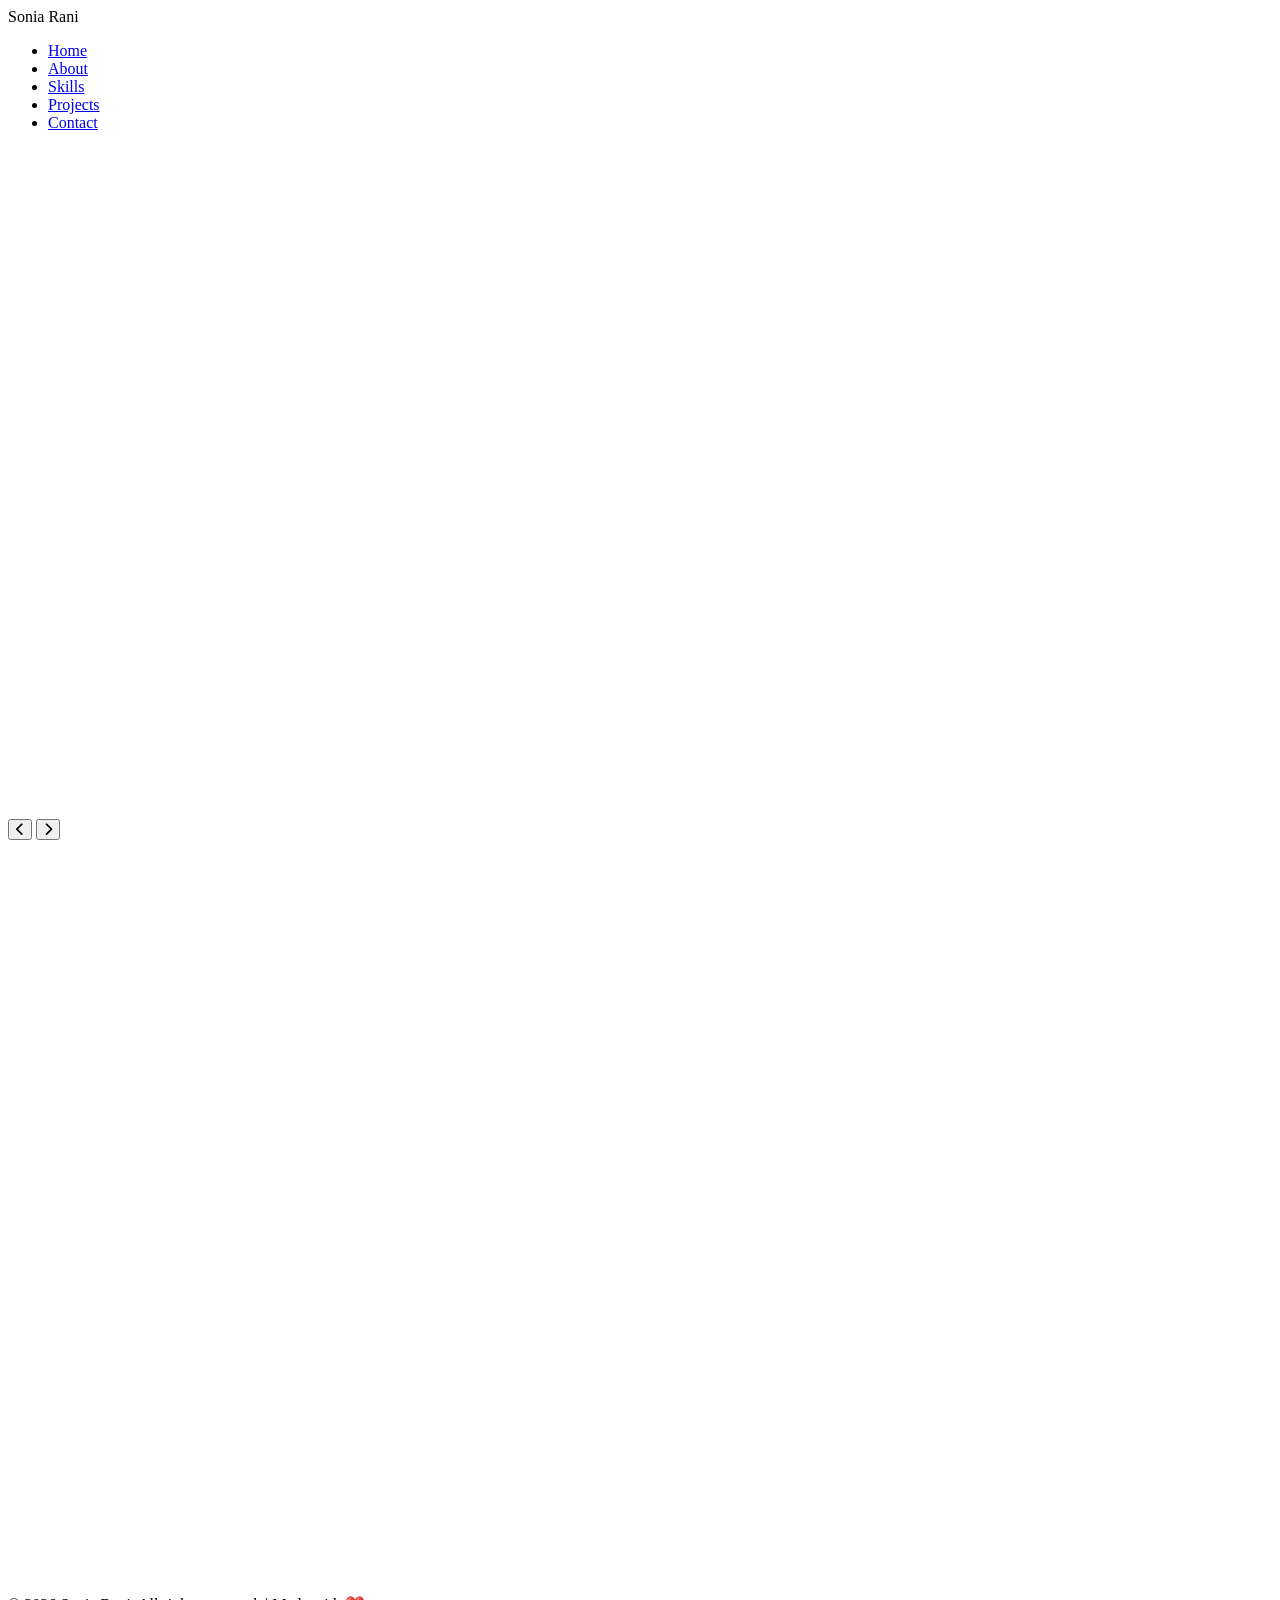
==== index.html @ 00bcdb83 "Add files via upload" ====
<!DOCTYPE html>
<html lang="en">
<head>
    <meta charset="UTF-8">
    <meta name="viewport" content="width=device-width, initial-scale=1.0">
    <title>Sonia Rani - Web Developer Portfolio</title>
    <link rel="stylesheet" href="styles.css">
    <link href="https://fonts.googleapis.com/css2?family=Poppins:wght@300;400;500;600;700&family=Playfair+Display:wght@400;700&display=swap" rel="stylesheet">
    <link href="https://cdn.jsdelivr.net/npm/aos@2.3.4/dist/aos.css" rel="stylesheet">
    <link rel="stylesheet" href="https://cdnjs.cloudflare.com/ajax/libs/font-awesome/6.4.0/css/all.min.css">
</head>
<body>
    <!-- Navbar -->
    <nav class="navbar">
        <div class="nav-container">
            <div class="nav-logo">Sonia Rani</div>
            <ul class="nav-menu">
                <li class="nav-item"><a href="#home" class="nav-link">Home</a></li>
                <li class="nav-item"><a href="#about" class="nav-link">About</a></li>
                <li class="nav-item"><a href="#skills" class="nav-link">Skills</a></li>
                <li class="nav-item"><a href="#projects" class="nav-link">Projects</a></li>
                <li class="nav-item"><a href="#contact" class="nav-link">Contact</a></li>
            </ul>
            <div class="hamburger">
                <span></span>
                <span></span>
                <span></span>
            </div>
        </div>
    </nav>

    <!-- Home Section -->
    <section id="home" class="hero">
        <div class="hero-container">
            <div class="hero-content" data-aos="fade-right">
                <h1 class="hero-title">Hi, I'm <span class="gradient-text">Sonia Rani</span></h1>
                <p class="hero-subtitle">Passionate Web Developer pursuing Diploma in Web Technology at Hartron Ambala City</p>
                <button class="cta-btn"><i class="fas fa-arrow-down"></i><a href="#projects"> View My Work</a></button>
            </div>
            <div class="hero-image" data-aos="fade-left">
                <img src="images/mee.jpeg" alt="Sonia Rani - Professional Portrait" loading="lazy">
            </div>
        </div>
    </section>

    <!-- About Section -->
    <section id="about" class="about">
        <div class="container">
            <h2 class="section-title" data-aos="fade-up" style="color: rgb(245, 160, 174);">About Me</h2>
            <div class="about-content">
                <div class="about-text" data-aos="fade-right">
                    <p>I'm a dedicated web developer with a passion for creating beautiful, functional websites. Currently pursuing Diploma in Web Technology at Hartron Ambala City. I love turning ideas into reality using modern technologies.</p>
                    <p>Let's create something amazing together!</p>
                </div>
                <div class="about-image" data-aos="fade-left">
                    <img src="images/img.jpeg" alt="Sonia Rani" loading="lazy">
                </div>
            </div>
        </div>
    </section>

    <!-- Skills Section -->
    <section id="skills" class="skills">
        <div class="container">
            <h2 class="section-title" data-aos="fade-up">Skills</h2>
            <div class="skills-container">
                <div class="skills-slider">
                    <div class="slider-wrapper">
                        <div class="skill-item" data-aos="zoom-in">
                            <i class="fab fa-html5"></i>
                            <h3>HTML5</h3>
                        </div>
                        <div class="skill-item" data-aos="zoom-in" data-aos-delay="100">
                            <i class="fab fa-css3-alt"></i>
                            <h3>CSS3</h3>
                        </div>
                        <div class="skill-item" data-aos="zoom-in" data-aos-delay="200">
                            <i class="fab fa-js-square"></i>
                            <h3>JavaScript</h3>
                        </div>
                        <div class="skill-item" data-aos="zoom-in">
                            <i class="fab fa-html5"></i>
                            <h3>HTML5</h3>
                        </div>
                        
                    </div>
                    <button class="slider-btn prev"><i class="fas fa-chevron-left"></i></button>
                    <button class="slider-btn next"><i class="fas fa-chevron-right"></i></button>
                </div>
            </div>
        </div>
    </section>

    <!-- Projects Section -->
    <section id="projects" class="projects">
        <div class="container">
            <h2 class="section-title" data-aos="fade-up" style="color: rgb(245, 160, 174);">My Projects</h2>
            <div class="projects-grid">
                <div class="project-card" data-aos="fade-up" data-aos-delay="100">
                    <img src="login img.png" alt="Login Form" loading="lazy">
                    <div class="project-content">
                        <h3>Login Form</h3>
                        <p>A login form helps users access their personal accounts securely. It protects their data and allows them to use personalized features of the website.</p>
                        <div class="project-links">
                            <a href="projects/LCM HTML Assignment 2.html" class="btn" target="_blank">View Project</a>
                        </div>
                    </div>
                </div>
                <div class="project-card" data-aos="fade-up" data-aos-delay="200">
                    <img src="hiit.png" alt="Hiit Ambala" loading="lazy" height="100px">
                    <div class="project-content">
                        <h3>Hiit Ambala - Website</h3>
                        <p>HIIT Ambala provides quality IT training to students. It helps learners gain practical skills, improve their knowledge, and build a strong career in the IT field.</p>
                        <div class="project-links">
                            <a href="projects/lms assignment.html" class="btn" target="_blank">View Project</a>
                        </div>
                    </div>
                </div>
                <div class="project-card" data-aos="fade-up" data-aos-delay="300">
                    <img src="cloths.png" alt="StyleHub - Website" loading="lazy">
                    <div class="project-content">
                        <h3>StyleHub - Website</h3>
                        <p>Modern responsive shopping platform with payment integration and admin dashboard.</p>
                        <div class="project-links">
                            <a href="projects/Projects/index-p-1.html" class="btn" target="_blank">View Project</a>
                        </div>
                    </div>
                </div>
            </div>
        </div>
    </section>

    <!-- Contact Section -->
    <section id="contact" class="contact">
        <div class="container">
            <h2 class="section-title" data-aos="fade-up">Get In Touch</h2>
            <div class="contact-content">
                <div class="contact-form" data-aos="fade-right">
                    <form id="contactForm">
                        <input type="text" placeholder="Your Name" required>
                        <input type="email" placeholder="Your Email" required>
                        <textarea placeholder="Your Message" rows="5" required></textarea>
                        <button type="submit" class="btn">Send Message</button>
                    </form>
                </div>
                <div class="contact-info" data-aos="fade-left">
                    <h3>Let's Connect</h3>
                    <p>Ready for new opportunities!</p>
                    <div class="contact-links">
                        <a href="https://wa.me/918728056780?text=Hi Sonia! I'd love to discuss a project." class="whatsapp-btn" target="_blank">
                            <i class="fab fa-whatsapp"></i> WhatsApp
                        </a>
                        <div class="social-links">
                            <a href="#"><i class="fab fa-linkedin"></i></a>
                            <a href="#"><i class="fab fa-github"></i></a>
                            <a href="#"><i class="fab fa-instagram"></i></a>
                        </div>
                    </div>
                </div>
            </div>
        </div>
    </section>

    <!-- Footer -->
    <footer class="footer">
        <div class="container">
            <p>&copy; 2026 Sonia Rani. All rights reserved. | Made with ❤️</p>
        </div>
    </footer>

    <script src="https://cdn.jsdelivr.net/npm/aos@2.3.4/dist/aos.js"></script>
    <script src="script.js"></script>
</body>
</html>
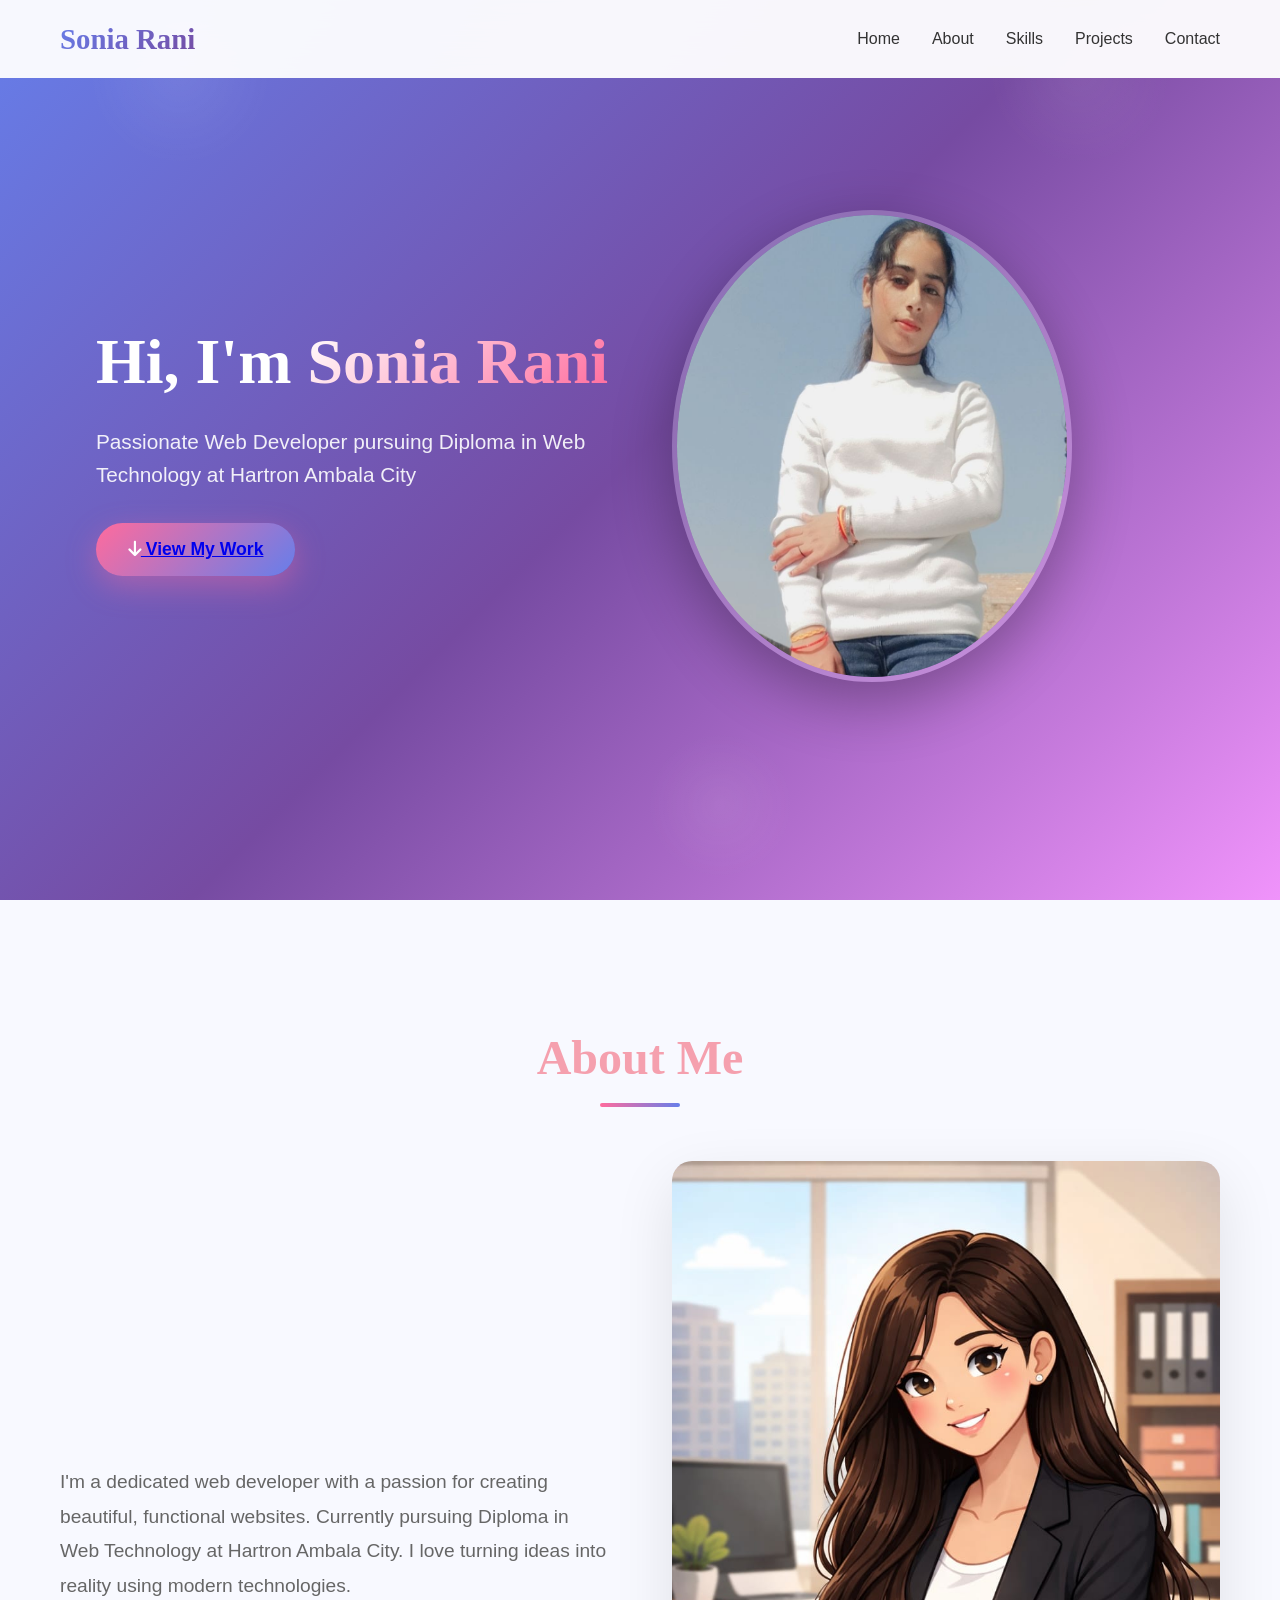
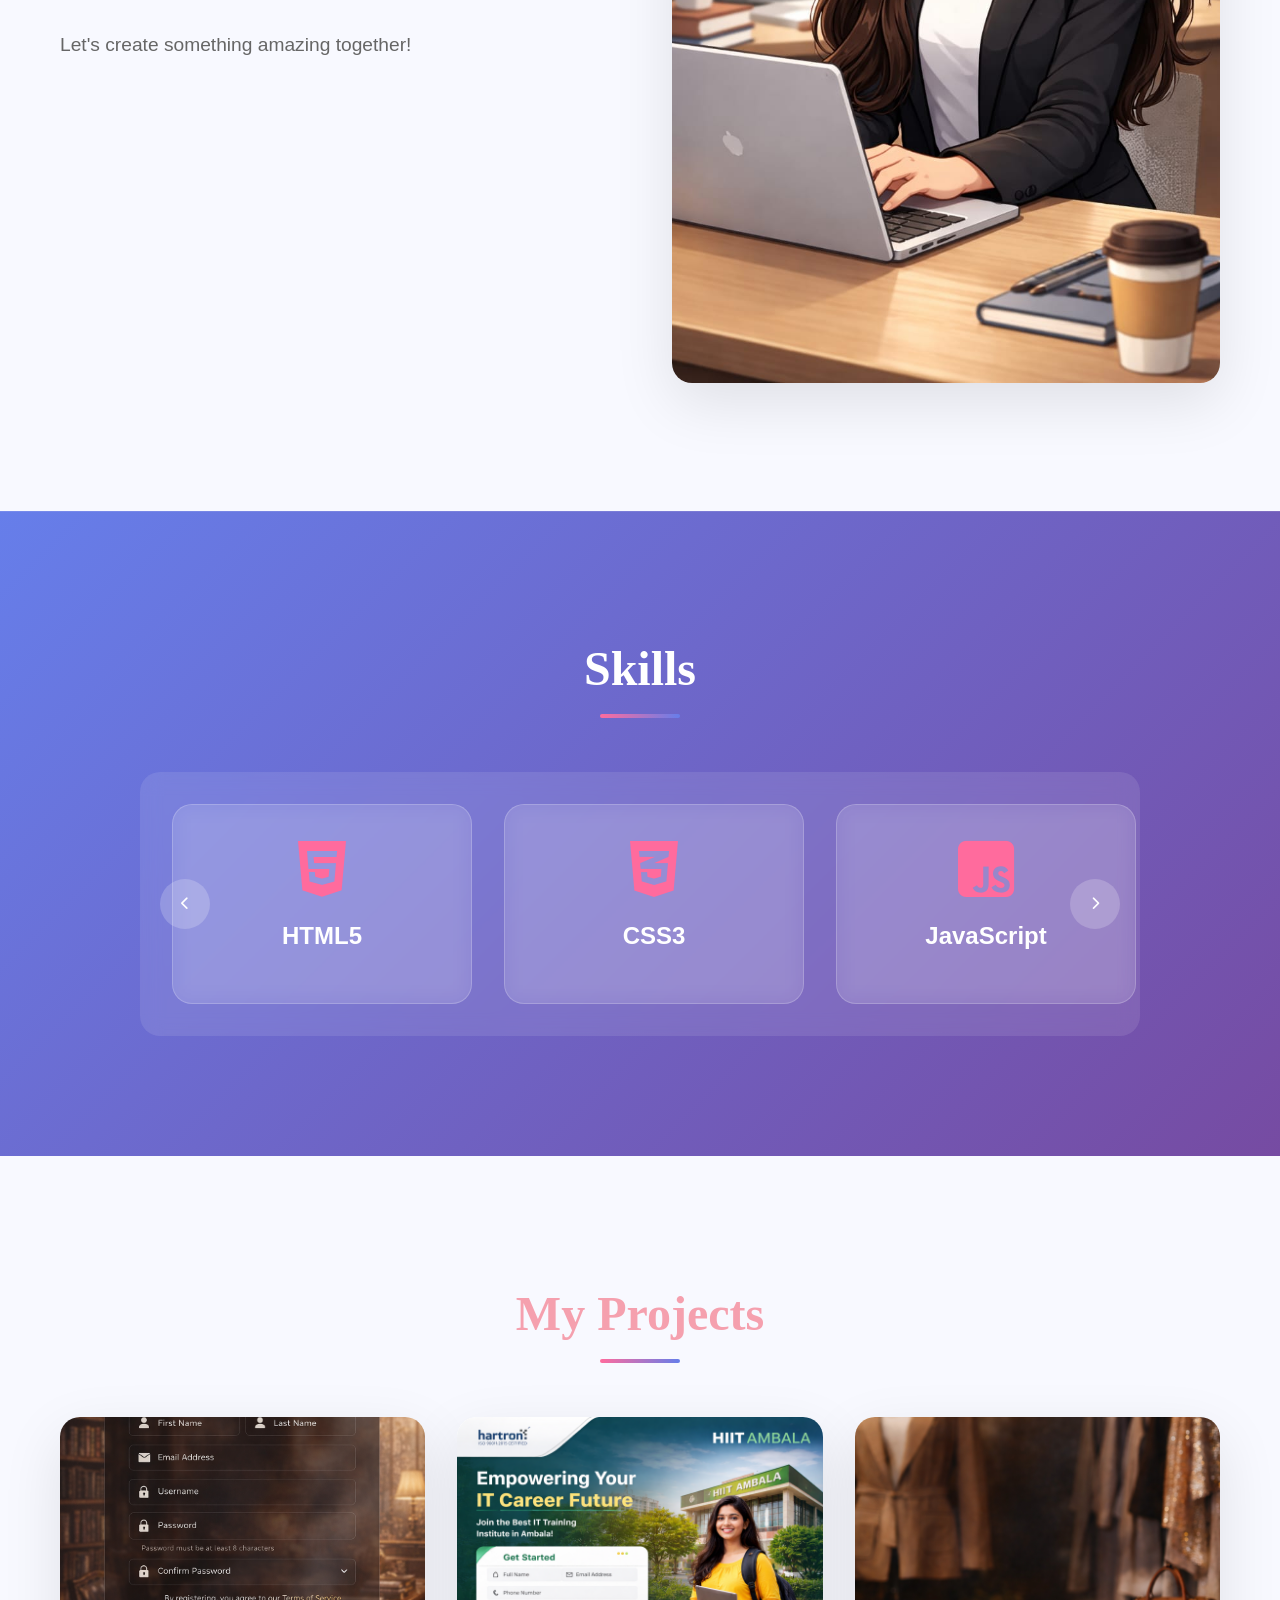
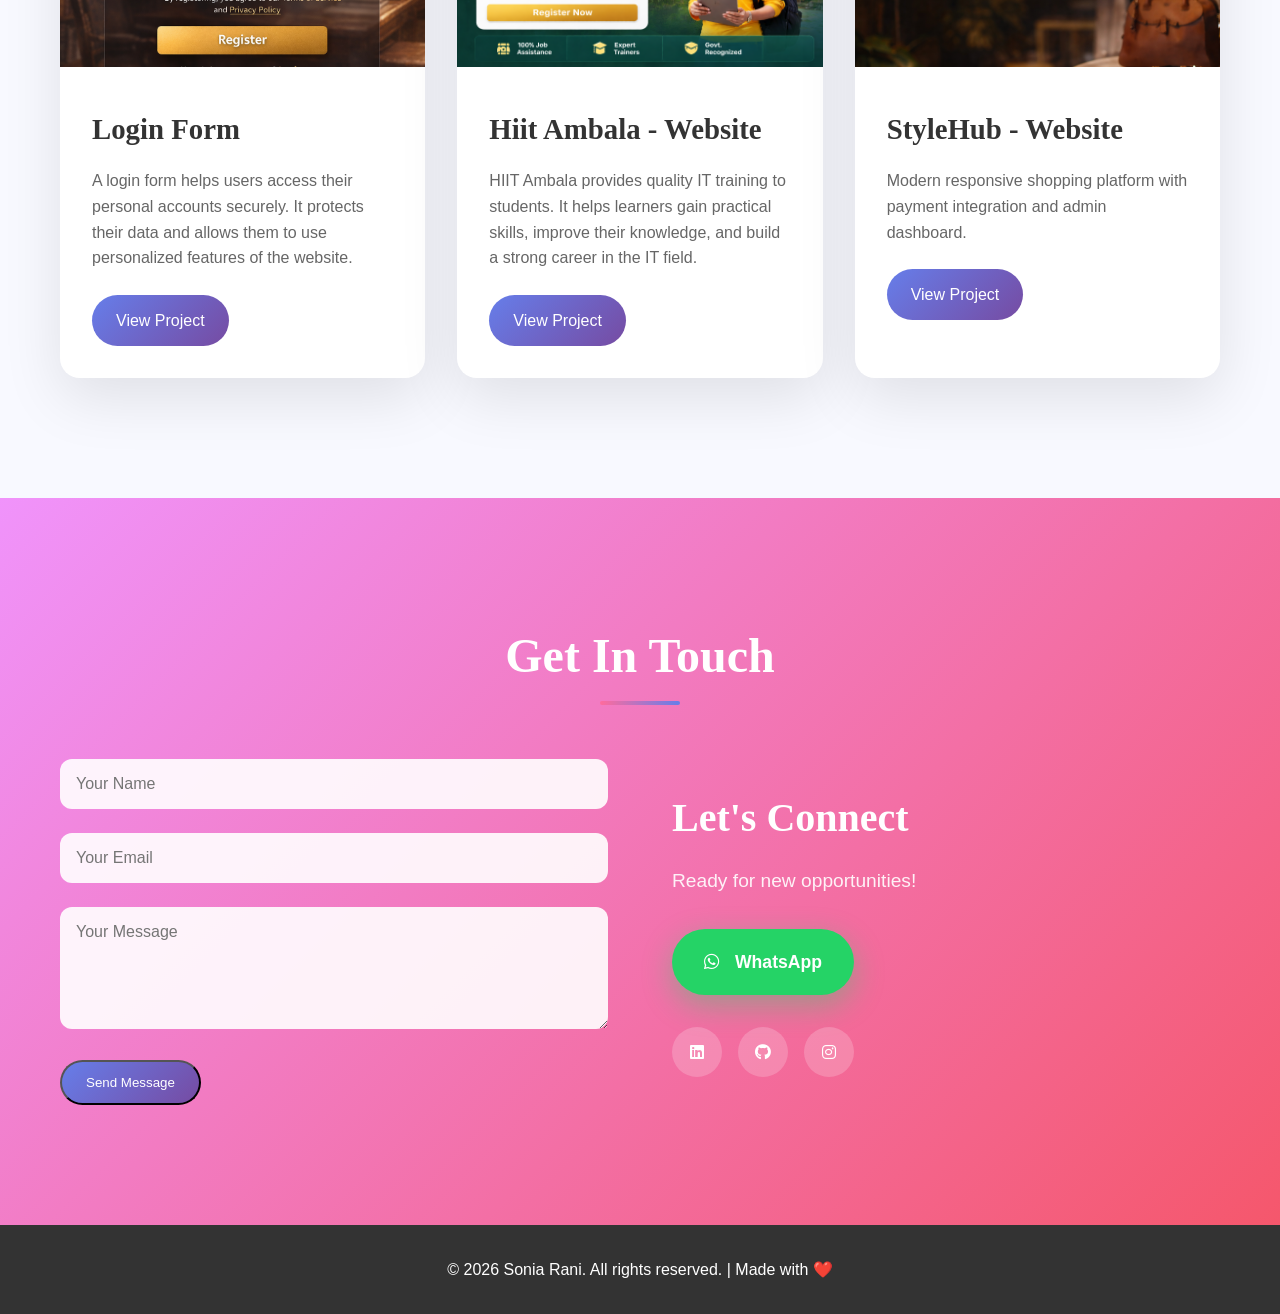
==== commit f9d9a94e: "Update index.html" ====
--- a/index.html
+++ b/index.html
@@ -38,7 +38,7 @@
                 <button class="cta-btn"><i class="fas fa-arrow-down"></i><a href="#projects"> View My Work</a></button>
             </div>
             <div class="hero-image" data-aos="fade-left">
-                <img src="images/mee.jpeg" alt="Sonia Rani - Professional Portrait" loading="lazy">
+                <img src="mee.jpeg" alt="Sonia Rani - Professional Portrait" loading="lazy">
             </div>
         </div>
     </section>
@@ -53,7 +53,7 @@
                     <p>Let's create something amazing together!</p>
                 </div>
                 <div class="about-image" data-aos="fade-left">
-                    <img src="images/img.jpeg" alt="Sonia Rani" loading="lazy">
+                    <img src="img.jpeg" alt="Sonia Rani" loading="lazy">
                 </div>
             </div>
         </div>
--- a/styles.css
+++ b/styles.css
@@ -0,0 +1,576 @@
+/* Reset & Base */
+* {
+    margin: 0;
+    padding: 0;
+    box-sizing: border-box;
+}
+
+body {
+    font-family: 'Poppins', sans-serif;
+    line-height: 1.6;
+    color: #333;
+    overflow-x: hidden;
+}
+
+.container {
+    max-width: 1200px;
+    margin: 0 auto;
+    padding: 0 20px;
+}
+
+.section-title {
+    font-family: 'Playfair Display', serif;
+    font-size: 3rem;
+    text-align: center;
+    margin-bottom: 4rem;
+    color: #fff;
+    position: relative;
+}
+
+.section-title::after {
+    content: '';
+    position: absolute;
+    bottom: -10px;
+    left: 50%;
+    transform: translateX(-50%);
+    width: 80px;
+    height: 4px;
+    background: linear-gradient(90deg, #ff6b9d, #667eea);
+    border-radius: 2px;
+}
+
+/* Navbar */
+.navbar {
+    position: fixed;
+    top: 0;
+    width: 100%;
+    background: rgba(255, 255, 255, 0.95);
+    backdrop-filter: blur(20px);
+    z-index: 1000;
+    padding: 1rem 0;
+    transition: all 0.3s ease;
+}
+
+.nav-container {
+    max-width: 1200px;
+    margin: 0 auto;
+    padding: 0 20px;
+    display: flex;
+    justify-content: space-between;
+    align-items: center;
+}
+
+.nav-logo {
+    font-family: 'Playfair Display', serif;
+    font-size: 1.8rem;
+    font-weight: 700;
+    background: linear-gradient(135deg, #667eea, #764ba2);
+    -webkit-background-clip: text;
+    -webkit-text-fill-color: transparent;
+    background-clip: text;
+}
+
+.nav-menu {
+    display: flex;
+    list-style: none;
+    gap: 2rem;
+}
+
+.nav-link {
+    text-decoration: none;
+    color: #333;
+    font-weight: 500;
+    position: relative;
+    transition: color 0.3s ease;
+}
+
+.nav-link:hover {
+    color: #ff6b9d;
+}
+
+.nav-link::after {
+    content: '';
+    position: absolute;
+    bottom: -5px;
+    left: 0;
+    width: 0;
+    height: 2px;
+    background: linear-gradient(90deg, #ff6b9d, #667eea);
+    transition: width 0.3s ease;
+}
+
+.nav-link:hover::after {
+    width: 100%;
+}
+
+.hamburger {
+    display: none;
+    flex-direction: column;
+    cursor: pointer;
+}
+
+.hamburger span {
+    width: 25px;
+    height: 3px;
+    background: #333;
+    margin: 3px 0;
+    transition: 0.3s;
+}
+
+/* Hero Section */
+.hero {
+    min-height: 100vh;
+    background: linear-gradient(135deg, #667eea 0%, #764ba2 50%, #f093fb 100%);
+    display: flex;
+    align-items: center;
+    position: relative;
+    overflow: hidden;
+}
+
+.hero::before {
+    content: '';
+    position: absolute;
+    top: 0;
+    left: 0;
+    right: 0;
+    bottom: 0;
+    background: url('data:image/svg+xml,<svg xmlns="http://www.w3.org/2000/svg" viewBox="0 0 1000 1000"><defs><radialGradient id="a" cx="50%" cy="50%"><stop offset="0%" stop-color="%23ffffff11"/><stop offset="100%" stop-color="%23ffffff00"/></radialGradient></defs><circle cx="200" cy="200" r="100" fill="url(%23a)"><animate attributeName="cy" values="200;0;200" dur="8s" repeatCount="indefinite"/></circle><circle cx="800" cy="800" r="80" fill="url(%23a)"><animate attributeName="cy" values="800;1000;800" dur="10s" repeatCount="indefinite"/></circle></svg>');
+    animation: float 20s infinite linear;
+}
+
+@keyframes float {
+    0%, 100% { transform: translateY(0); }
+    50% { transform: translateY(-20px); }
+}
+
+.hero-container {
+    max-width: 1200px;
+    margin: 0 auto;
+    padding: 0 20px;
+    display: grid;
+    grid-template-columns: 1fr 1fr;
+    gap: 4rem;
+    align-items: center;
+}
+
+.hero-title {
+    font-family: 'Playfair Display', serif;
+    font-size: 4rem;
+    font-weight: 700;
+    color: #fff;
+    margin-bottom: 1.5rem;
+    line-height: 1.2;
+}
+
+.gradient-text {
+    background: linear-gradient(135deg, #fff, #ff6b9d);
+    -webkit-background-clip: text;
+    -webkit-text-fill-color: transparent;
+    background-clip: text;
+}
+
+.hero-subtitle {
+    font-size: 1.3rem;
+    color: rgba(255, 255, 255, 0.9);
+    margin-bottom: 2rem;
+    max-width: 500px;
+}
+
+.cta-btn {
+    background: linear-gradient(135deg, #ff6b9d, #667eea);
+    color: white;
+    border: none;
+    padding: 1rem 2rem;
+    font-size: 1.1rem;
+    font-weight: 600;
+    border-radius: 50px;
+    cursor: pointer;
+    transition: all 0.3s ease;
+    box-shadow: 0 10px 30px rgba(255, 107, 157, 0.4);
+}
+
+.cta-btn:hover {
+    transform: translateY(-3px);
+    box-shadow: 0 15px 40px rgba(255, 107, 157, 0.6);
+}
+
+.hero-image img {
+    width: 100%;
+    max-width: 400px;
+    border-radius: 50%;
+    box-shadow: 0 20px 60px rgba(0, 0, 0, 0.3);
+    border: 5px solid rgba(255, 255, 255, 0.2);
+}
+
+/* About */
+.about {
+    padding: 120px 0;
+    background: #f8f9ff;
+}
+
+.about-content {
+    display: grid;
+    grid-template-columns: 1fr 1fr;
+    gap: 4rem;
+    align-items: center;
+}
+
+.about-text p {
+    font-size: 1.2rem;
+    color: #666;
+    margin-bottom: 1.5rem;
+    line-height: 1.8;
+}
+
+.about-image img {
+    width: 100%;
+    border-radius: 20px;
+    box-shadow: 0 20px 60px rgba(0, 0, 0, 0.1);
+}
+
+/* Skills */
+.skills {
+    padding: 120px 0;
+    background: linear-gradient(135deg, #667eea 0%, #764ba2 100%);
+    position: relative;
+}
+
+.skills::before {
+    content: '';
+    position: absolute;
+    top: 0;
+    left: 0;
+    right: 0;
+    height: 1px;
+    background: rgba(255, 255, 255, 0.1);
+}
+
+.skills-container {
+    max-width: 1000px;
+    margin: 0 auto;
+}
+
+.skills-slider {
+    position: relative;
+    overflow: hidden;
+    border-radius: 20px;
+    background: rgba(255, 255, 255, 0.1);
+    backdrop-filter: blur(10px);
+    padding: 2rem;
+}
+
+.slider-wrapper {
+    display: flex;
+    transition: transform 0.5s cubic-bezier(0.25, 0.46, 0.45, 0.94);
+    gap: 2rem;
+}
+
+.skill-item {
+    min-width: 300px;
+    text-align: center;
+    color: white;
+    padding: 2rem;
+    background: rgba(255, 255, 255, 0.1);
+    border-radius: 20px;
+    backdrop-filter: blur(10px);
+    border: 1px solid rgba(255, 255, 255, 0.2);
+}
+
+.skill-item i {
+    font-size: 4rem;
+    color: #ff6b9d;
+    margin-bottom: 1rem;
+}
+
+.skill-item h3 {
+    font-size: 1.5rem;
+    margin-bottom: 1rem;
+    font-weight: 600;
+}
+
+.skill-bar {
+    height: 8px;
+    background: rgba(255, 255, 255, 0.2);
+    border-radius: 4px;
+    overflow: hidden;
+}
+
+.skill-progress {
+    height: 100%;
+    background: linear-gradient(90deg, #ff6b9d, #667eea);
+    border-radius: 4px;
+    transition: width 2s ease;
+    animation: grow 2s ease forwards;
+}
+
+@keyframes grow {
+    from { width: 0; }
+}
+
+.slider-btn {
+    position: absolute;
+    top: 50%;
+    transform: translateY(-50%);
+    background: rgba(255, 255, 255, 0.2);
+    border: none;
+    color: white;
+    width: 50px;
+    height: 50px;
+    border-radius: 50%;
+    cursor: pointer;
+    transition: all 0.3s ease;
+}
+
+.slider-btn:hover {
+    background: #ff6b9d;
+    transform: translateY(-50%) scale(1.1);
+}
+
+.prev { left: 20px; }
+.next { right: 20px; }
+
+/* Projects */
+.projects {
+    padding: 120px 0;
+    background: #f8f9ff;
+}
+
+.projects-grid {
+    display: grid;
+    grid-template-columns: repeat(auto-fit, minmax(350px, 1fr));
+    gap: 2rem;
+}
+
+.project-card {
+    background: white;
+    border-radius: 20px;
+    overflow: hidden;
+    box-shadow: 0 20px 60px rgba(0, 0, 0, 0.1);
+    transition: all 0.4s cubic-bezier(0.175, 0.885, 0.32, 1.275);
+    position: relative;
+}
+
+.project-card:hover {
+    transform: translateY(-15px) rotateX(5deg);
+    box-shadow: 0 40px 100px rgba(0, 0, 0, 0.2);
+}
+
+.project-card img {
+    width: 100%;
+    height: 250px;
+    object-fit: cover;
+    transition: transform 0.4s ease;
+}
+
+.project-card:hover img {
+    transform: scale(1.1);
+}
+
+.project-content {
+    padding: 2rem;
+}
+
+.project-content h3 {
+    font-family: 'Playfair Display', serif;
+    font-size: 1.8rem;
+    margin-bottom: 1rem;
+    color: #333;
+}
+
+.project-content p {
+    color: #666;
+    margin-bottom: 1.5rem;
+}
+
+.btn {
+    display: inline-block;
+    background: linear-gradient(135deg, #667eea, #764ba2);
+    color: white;
+    padding: 0.8rem 1.5rem;
+    text-decoration: none;
+    border-radius: 50px;
+    font-weight: 500;
+    transition: all 0.3s ease;
+}
+
+.btn:hover {
+    transform: translateY(-2px);
+    box-shadow: 0 10px 30px rgba(102, 126, 234, 0.4);
+}
+
+/* Contact */
+.contact {
+    padding: 120px 0;
+    background: linear-gradient(135deg, #f093fb 0%, #f5576c 100%);
+}
+
+.contact-content {
+    display: grid;
+    grid-template-columns: 1fr 1fr;
+    gap: 4rem;
+    align-items: center;
+}
+
+.contact-form input,
+.contact-form textarea {
+    width: 100%;
+    padding: 1rem;
+    margin-bottom: 1.5rem;
+    border: none;
+    border-radius: 12px;
+    background: rgba(255, 255, 255, 0.9);
+    font-family: inherit;
+    font-size: 1rem;
+    transition: all 0.3s ease;
+}
+
+.contact-form input:focus,
+.contact-form textarea:focus {
+    outline: none;
+    background: white;
+    box-shadow: 0 0 0 3px rgba(255, 255, 255, 0.5);
+    transform: scale(1.02);
+}
+
+.contact-info h3 {
+    font-family: 'Playfair Display', serif;
+    font-size: 2.5rem;
+    color: white;
+    margin-bottom: 1rem;
+}
+
+.contact-info p {
+    color: rgba(255, 255, 255, 0.9);
+    font-size: 1.2rem;
+    margin-bottom: 2rem;
+}
+
+.whatsapp-btn {
+    display: inline-flex;
+    align-items: center;
+    gap: 1rem;
+    background: #25D366;
+    color: white;
+    padding: 1.2rem 2rem;
+    text-decoration: none;
+    border-radius: 50px;
+    font-weight: 600;
+    font-size: 1.1rem;
+    margin-bottom: 2rem;
+    transition: all 0.3s ease;
+    box-shadow: 0 10px 30px rgba(37, 211, 102, 0.4);
+}
+
+.whatsapp-btn:hover {
+    transform: translateY(-3px);
+    box-shadow: 0 15px 40px rgba(37, 211, 102, 0.6);
+}
+
+.social-links {
+    display: flex;
+    gap: 1rem;
+}
+
+.social-links a {
+    width: 50px;
+    height: 50px;
+    background: rgba(255, 255, 255, 0.2);
+    border-radius: 50%;
+    display: flex;
+    align-items: center;
+    justify-content: center;
+    color: white;
+    text-decoration: none;
+    transition: all 0.3s ease;
+}
+
+.social-links a:hover {
+    background: white;
+    color: #764ba2;
+    transform: translateY(-5px);
+}
+
+/* Footer */
+.footer {
+    background: #333;
+    color: white;
+    text-align: center;
+    padding: 2rem 0;
+}
+
+/* Responsive */
+@media (max-width: 768px) {
+    .hamburger {
+        display: flex;
+    }
+
+    .nav-menu {
+        position: fixed;
+        left: -100%;
+        top: 70px;
+        flex-direction: column;
+        background: white;
+        width: 100%;
+        text-align: center;
+        transition: 0.3s;
+        box-shadow: 0 10px 27px rgba(0, 0, 0, 0.05);
+        padding: 2rem 0;
+    }
+
+    .nav-menu.active {
+        left: 0;
+    }
+
+    .hero-container {
+        grid-template-columns: 1fr;
+        text-align: center;
+        gap: 2rem;
+    }
+
+    .hero-title {
+        font-size: 2.5rem;
+    }
+
+    .about-content,
+    .contact-content {
+        grid-template-columns: 1fr;
+        gap: 2rem;
+    }
+
+    .skills-slider {
+        padding: 1rem;
+    }
+
+    .skill-item {
+        min-width: 250px;
+    }
+
+    .slider-wrapper {
+        gap: 1rem;
+    }
+
+    .section-title {
+        font-size: 2.5rem;
+    }
+}
+
+@media (max-width: 480px) {
+    .hero-title {
+        font-size: 2rem;
+    }
+
+    .projects-grid {
+        grid-template-columns: 1fr;
+    }
+}
+
+/* Scroll Animations */
+.navbar.scrolled {
+    background: rgba(255, 255, 255, 0.98);
+    box-shadow: 0 5px 20px rgba(0, 0, 0, 0.1);
+}
+
+/* Smooth scroll */
+html {
+    scroll-behavior: smooth;
+}
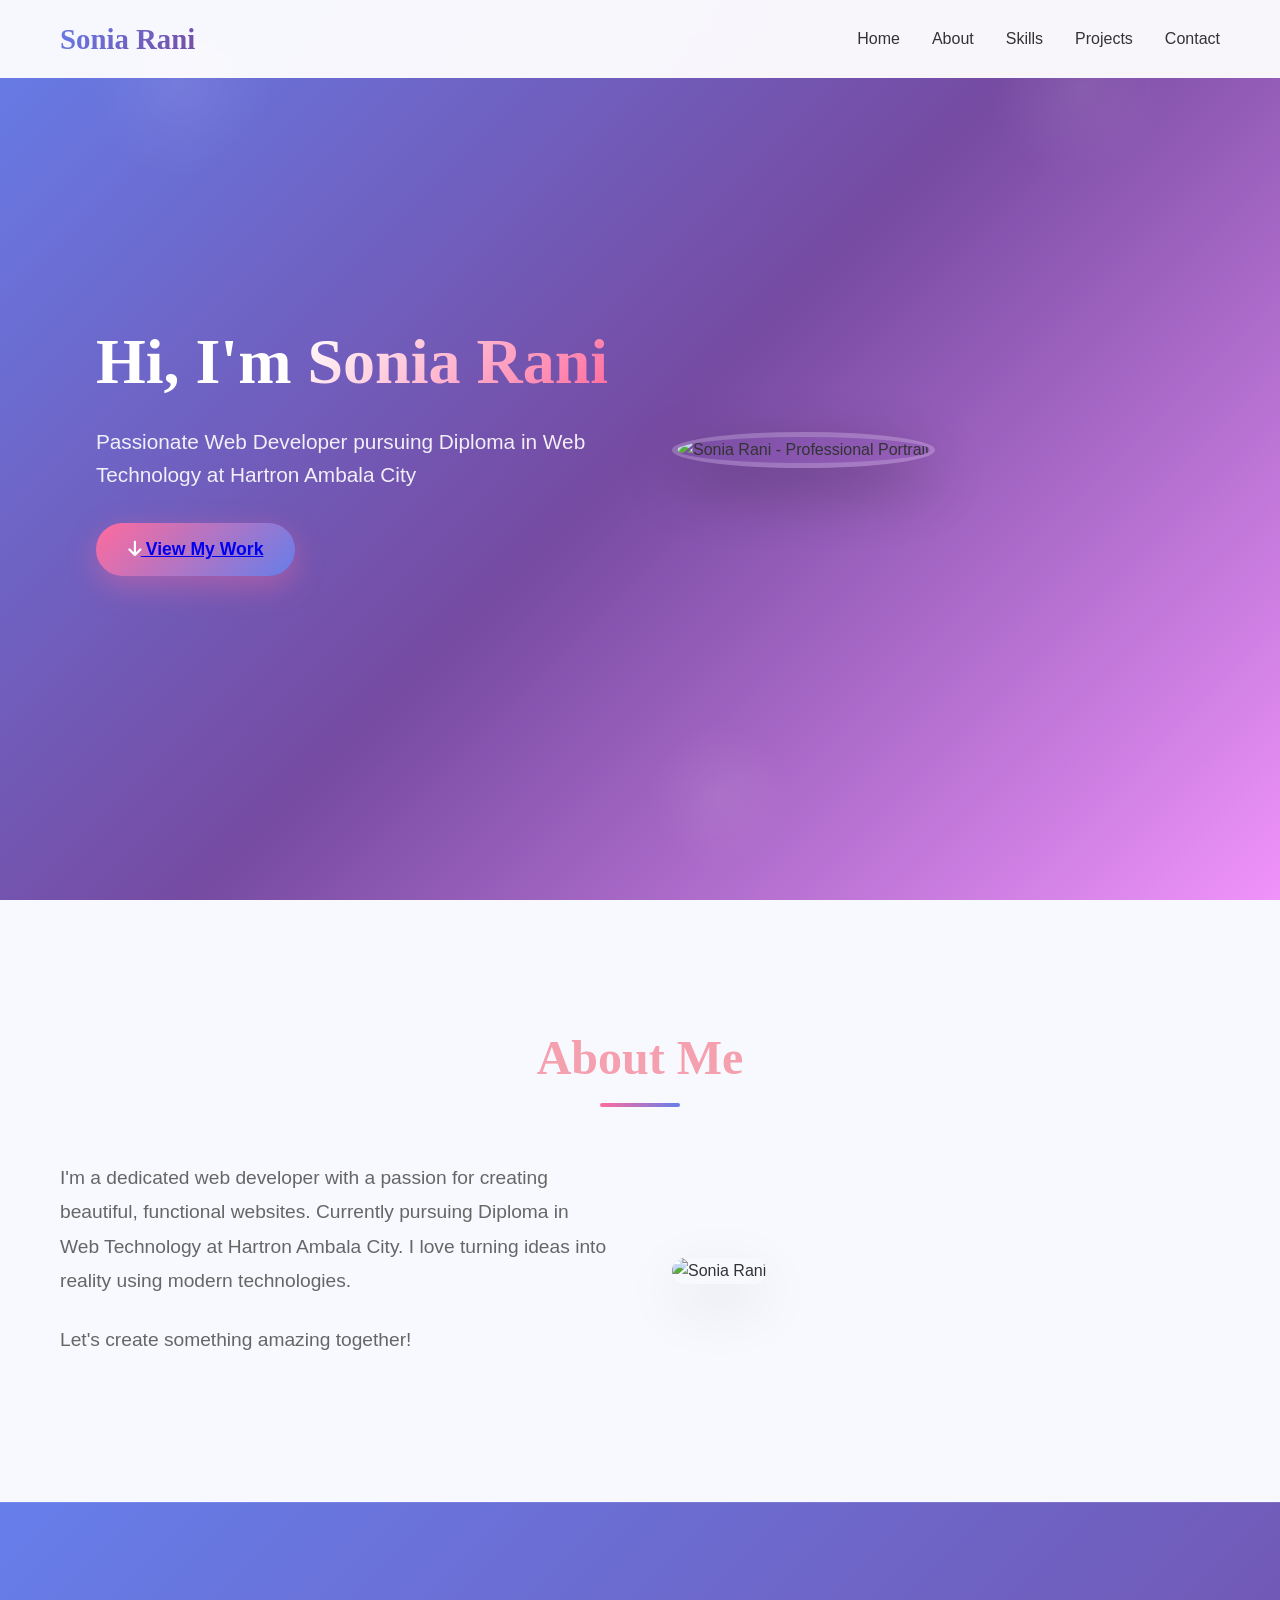
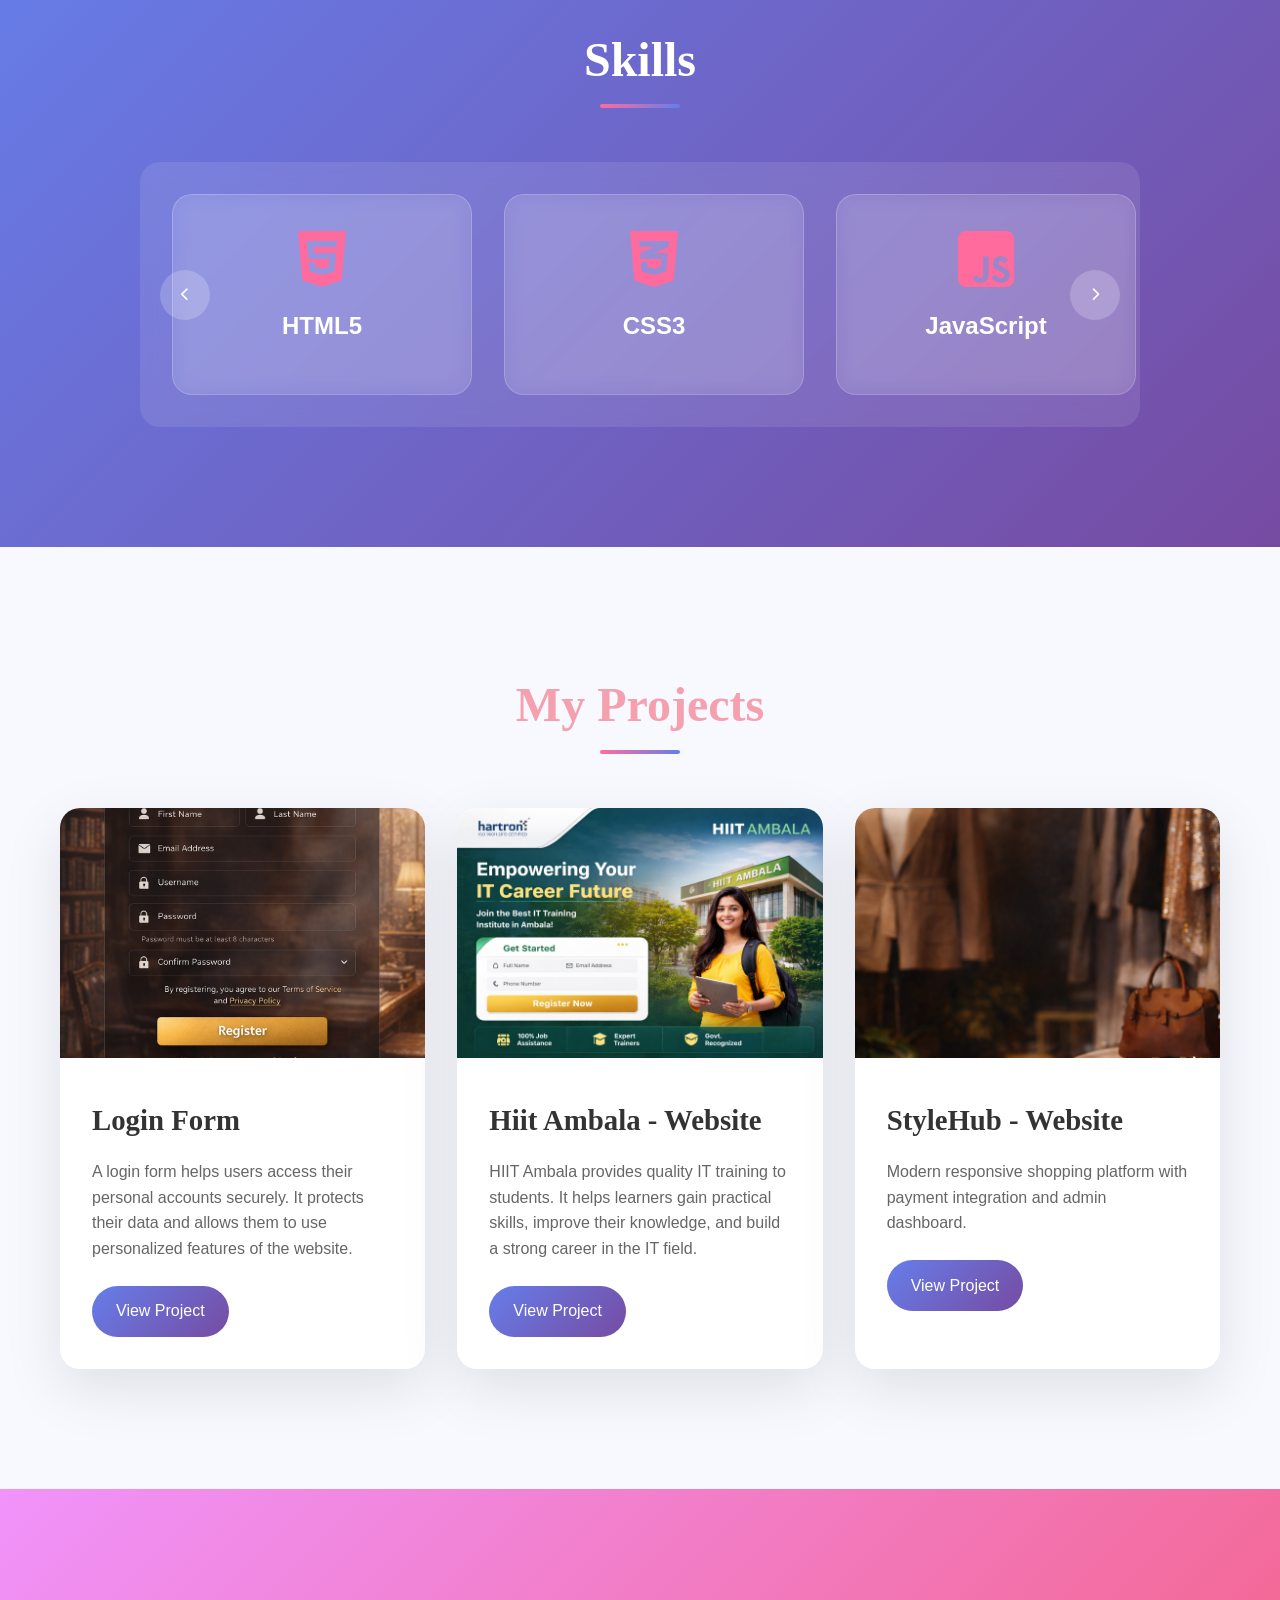
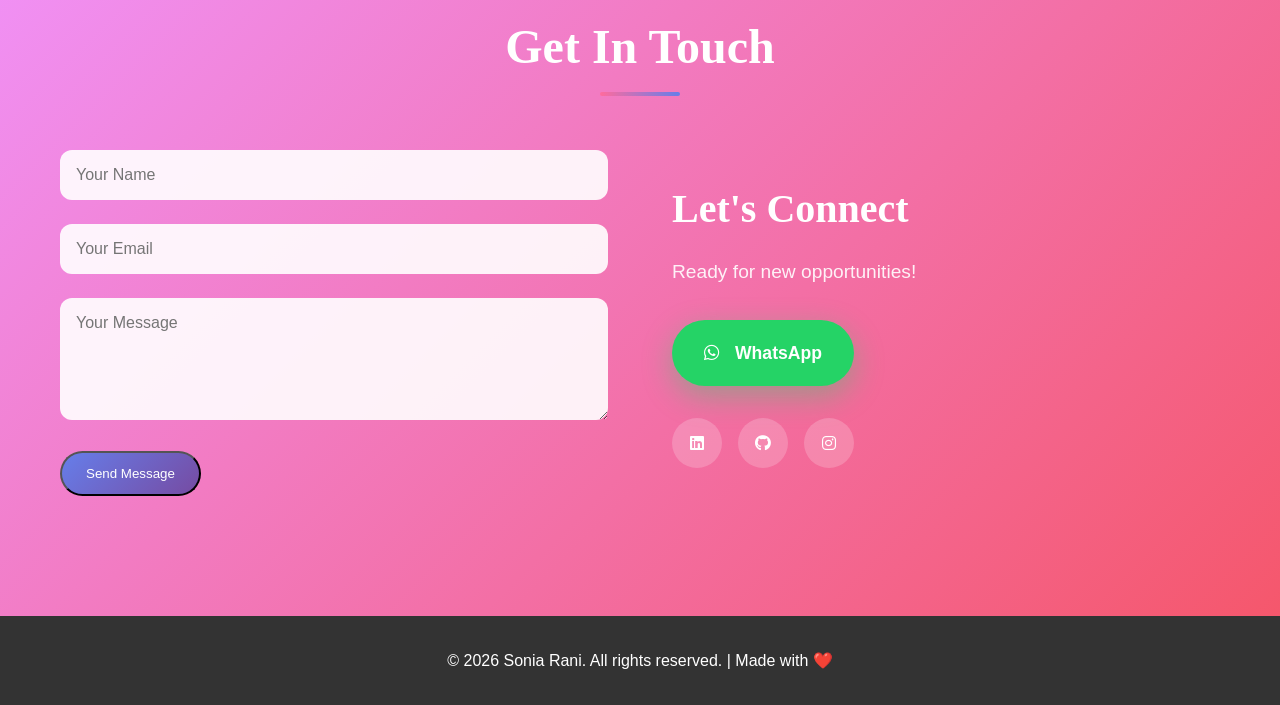
==== commit 23f47da6: "Update index.html" ====
--- a/index.html
+++ b/index.html
@@ -38,7 +38,7 @@
                 <button class="cta-btn"><i class="fas fa-arrow-down"></i><a href="#projects"> View My Work</a></button>
             </div>
             <div class="hero-image" data-aos="fade-left">
-                <img src="mee.jpeg" alt="Sonia Rani - Professional Portrait" loading="lazy">
+                <img src="mee.jpg" alt="Sonia Rani - Professional Portrait" loading="lazy">
             </div>
         </div>
     </section>
@@ -53,7 +53,7 @@
                     <p>Let's create something amazing together!</p>
                 </div>
                 <div class="about-image" data-aos="fade-left">
-                    <img src="img.jpeg" alt="Sonia Rani" loading="lazy">
+                    <img src="img.jpg" alt="Sonia Rani" loading="lazy">
                 </div>
             </div>
         </div>
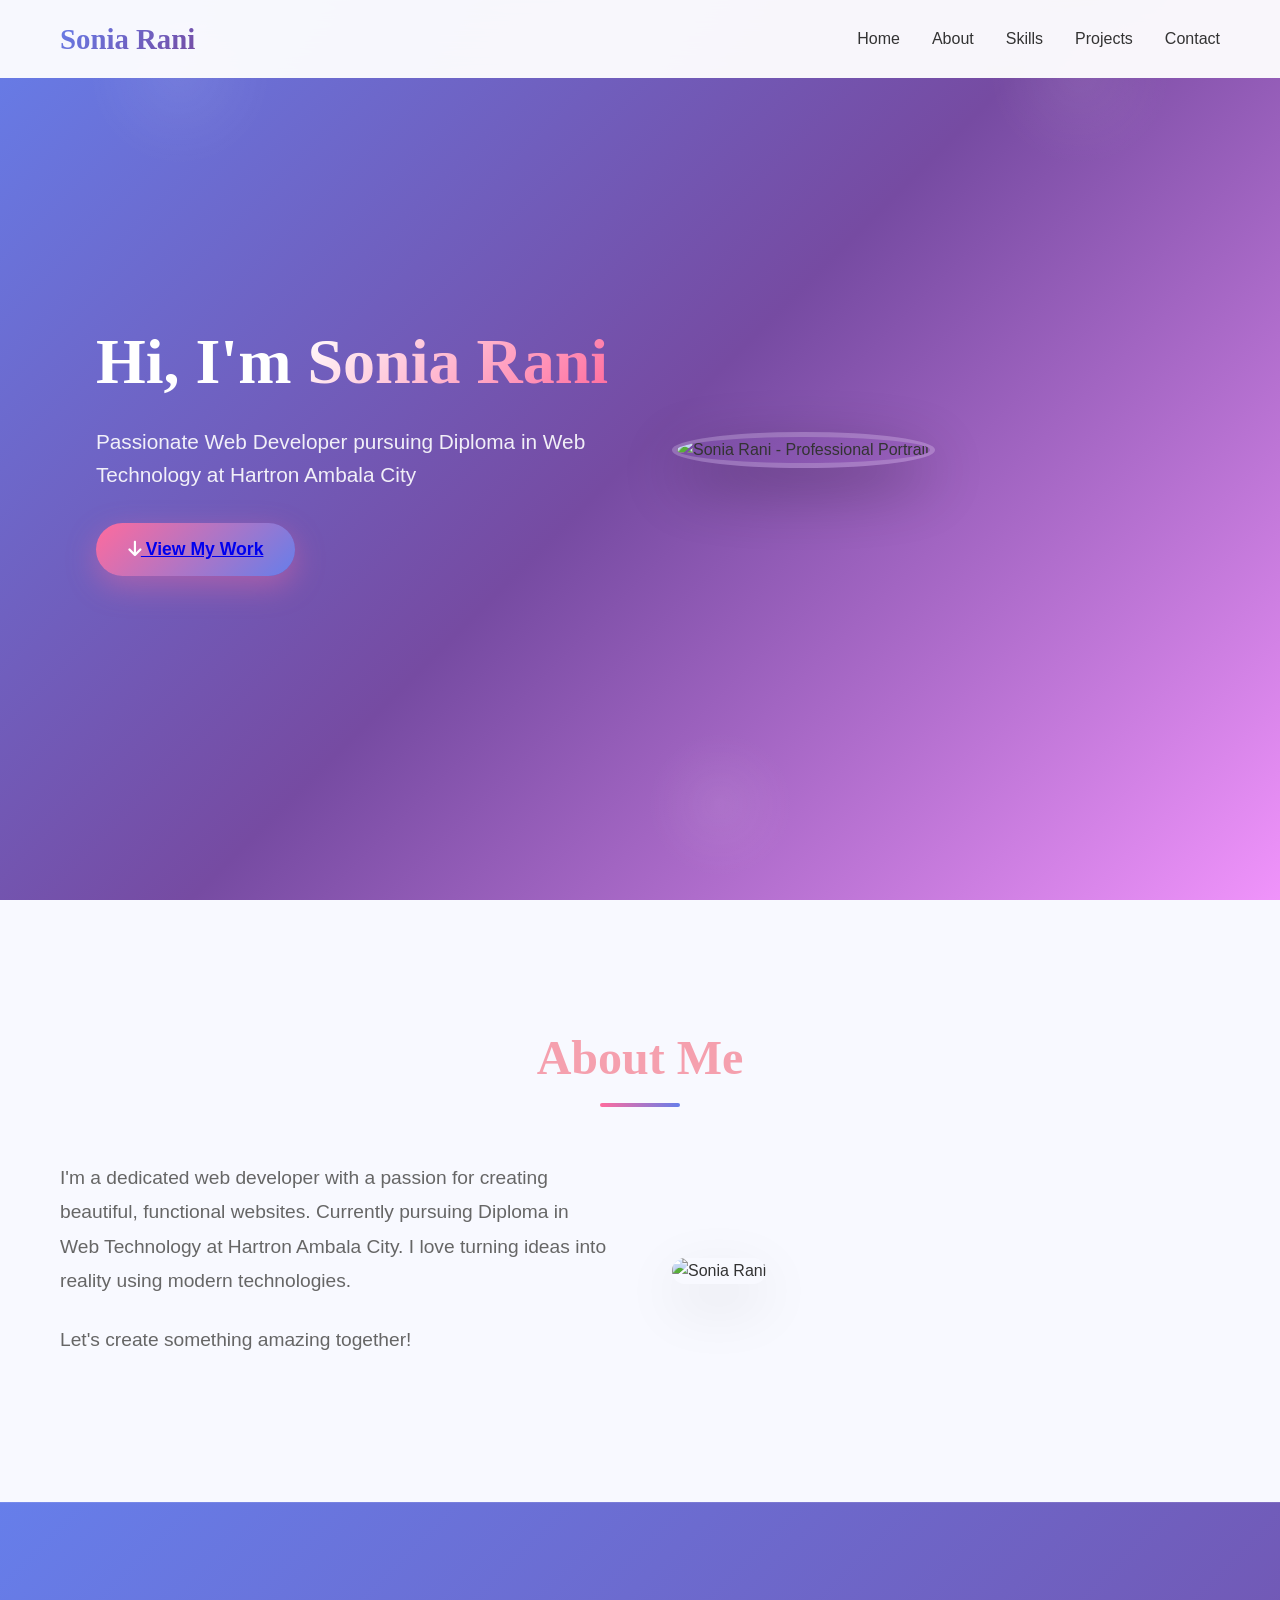
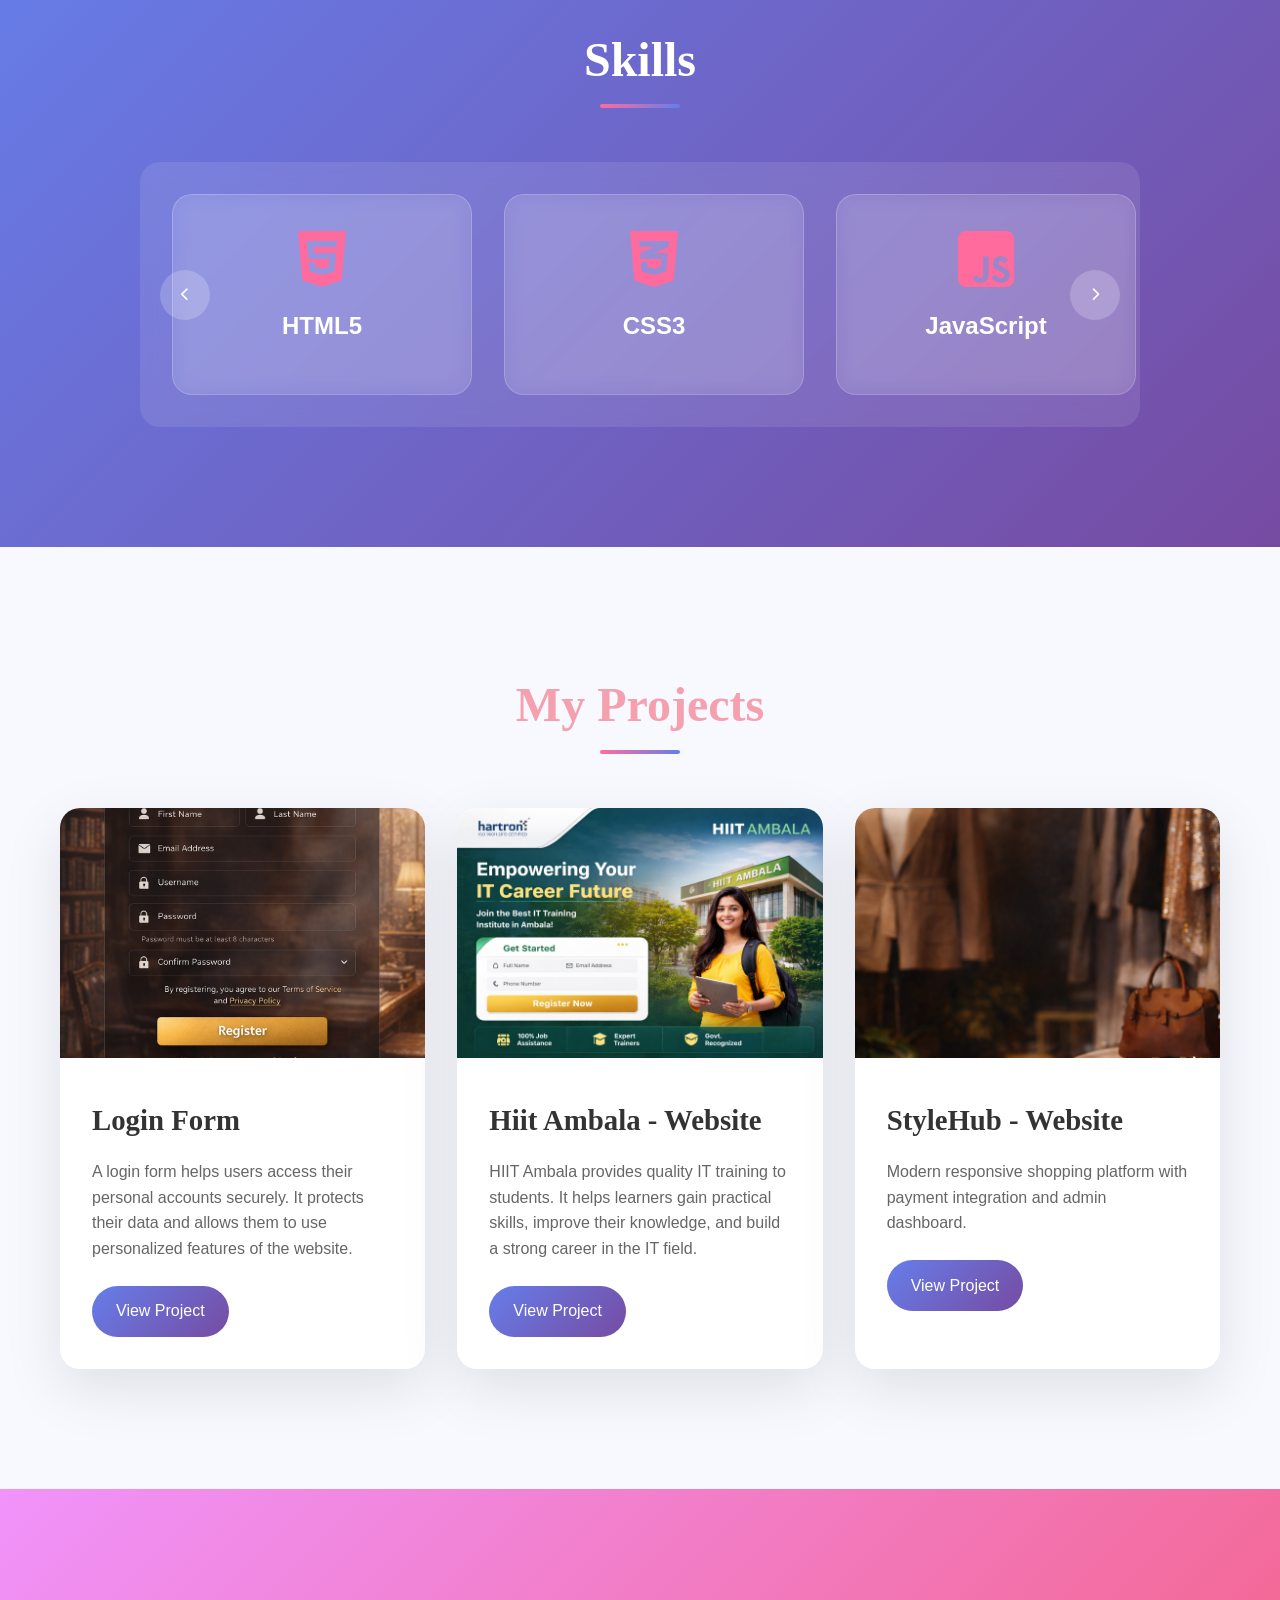
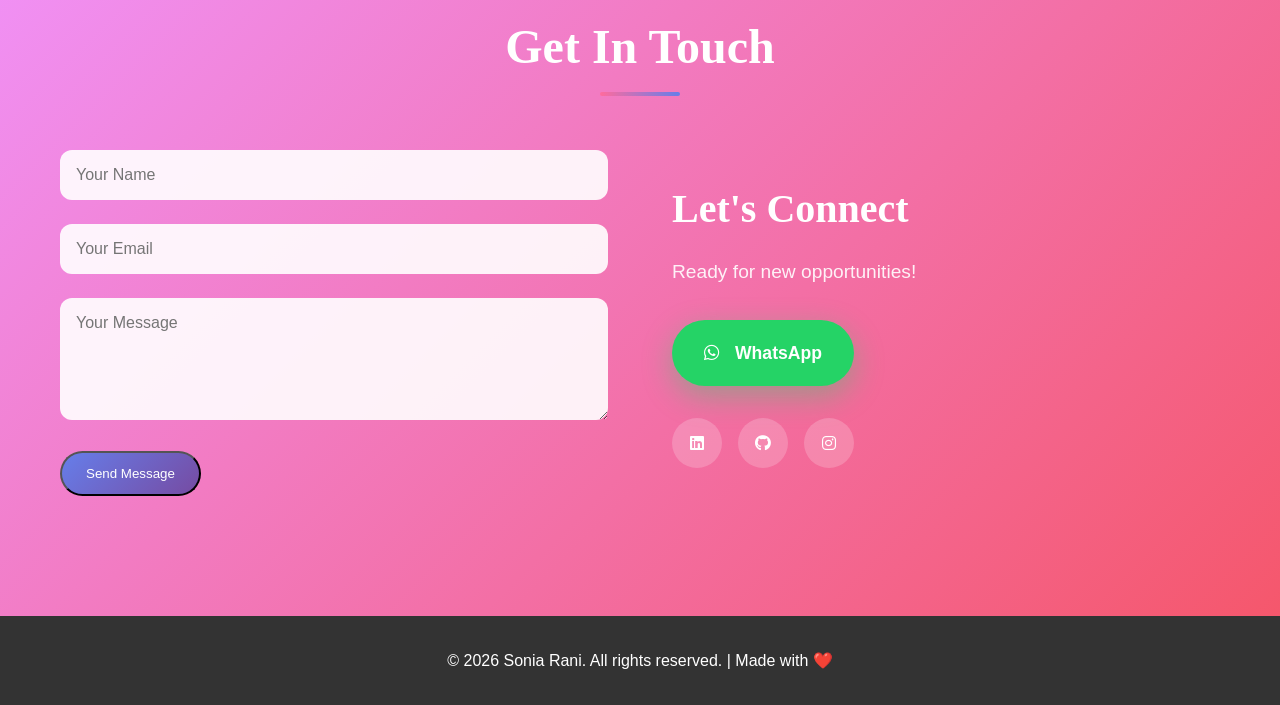
==== commit 96bc4a34: "Update index.html" ====
--- a/index.html
+++ b/index.html
@@ -102,7 +102,7 @@
                         <h3>Login Form</h3>
                         <p>A login form helps users access their personal accounts securely. It protects their data and allows them to use personalized features of the website.</p>
                         <div class="project-links">
-                            <a href="projects/LCM HTML Assignment 2.html" class="btn" target="_blank">View Project</a>
+                            <a href="LCM HTML Assignment 2.html" class="btn" target="_blank">View Project</a>
                         </div>
                     </div>
                 </div>
@@ -112,7 +112,7 @@
                         <h3>Hiit Ambala - Website</h3>
                         <p>HIIT Ambala provides quality IT training to students. It helps learners gain practical skills, improve their knowledge, and build a strong career in the IT field.</p>
                         <div class="project-links">
-                            <a href="projects/lms assignment.html" class="btn" target="_blank">View Project</a>
+                            <a href="lms assignment.html" class="btn" target="_blank">View Project</a>
                         </div>
                     </div>
                 </div>
@@ -122,7 +122,7 @@
                         <h3>StyleHub - Website</h3>
                         <p>Modern responsive shopping platform with payment integration and admin dashboard.</p>
                         <div class="project-links">
-                            <a href="projects/Projects/index-p-1.html" class="btn" target="_blank">View Project</a>
+                            <a href="Projects/index-p-1.html" class="btn" target="_blank">View Project</a>
                         </div>
                     </div>
                 </div>
